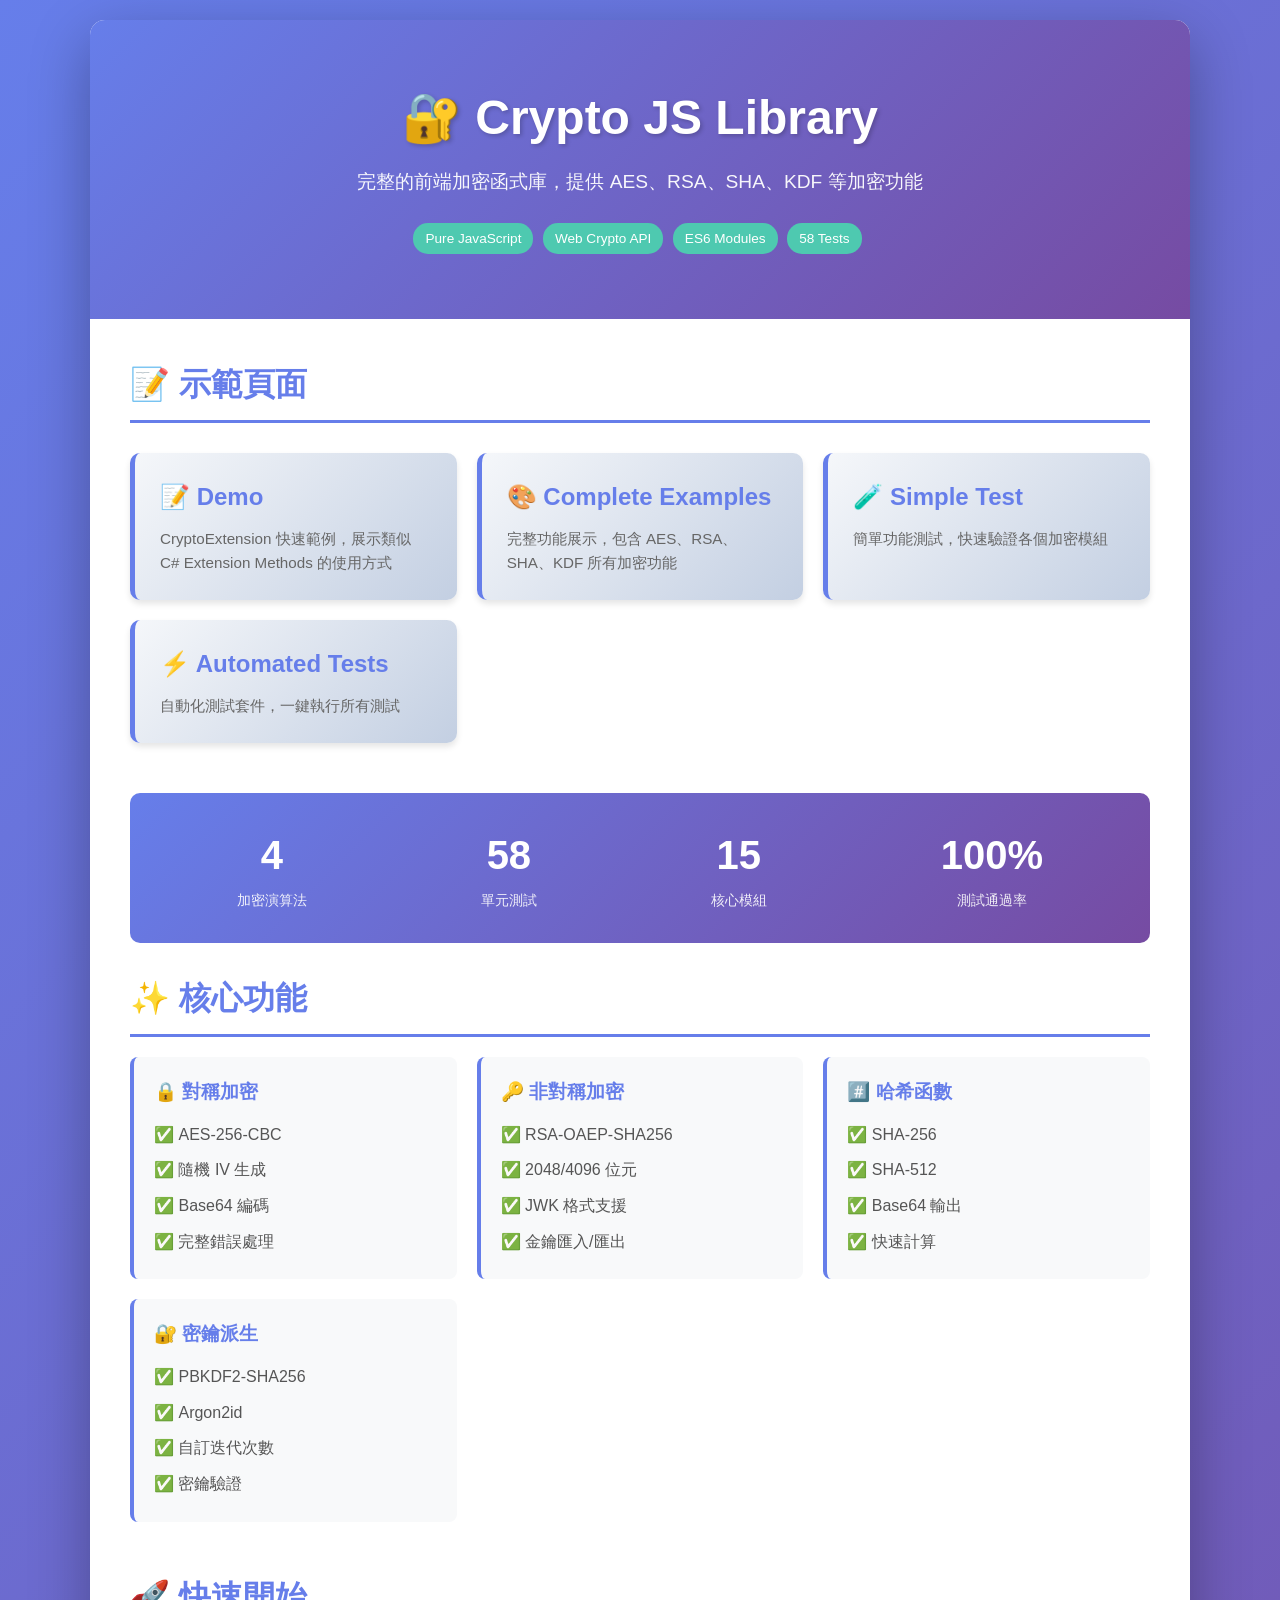
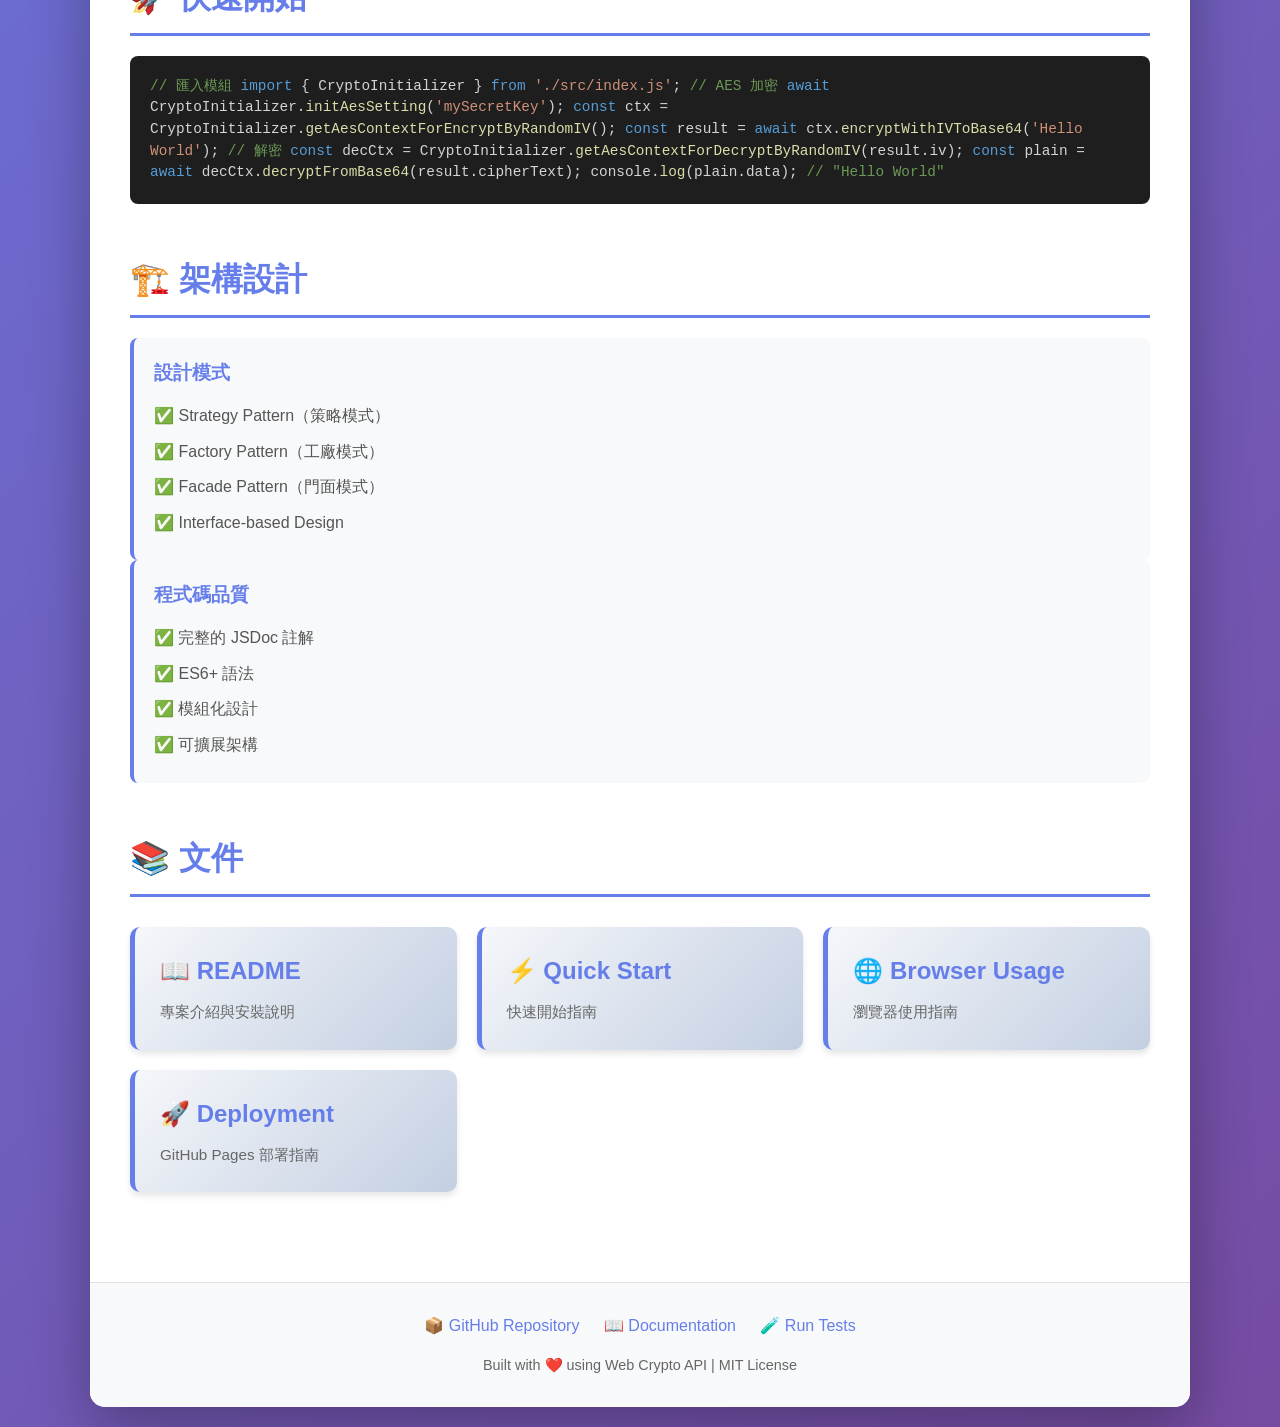
==== crypto-js-lib/index.html @ 5505f153 "feat: Implement encrypted resume viewing system with authentication and decryption services - Add in" ====
<!DOCTYPE html>
<html lang="zh-TW">
<head>
  <meta charset="UTF-8">
  <meta name="viewport" content="width=device-width, initial-scale=1.0">
  <meta name="description" content="完整的前端加密函式庫，提供 AES、RSA、SHA、KDF 等加密功能">
  <title>Crypto JS Library - 前端加密函式庫</title>
  <style>
    * { margin: 0; padding: 0; box-sizing: border-box; }
    
    body {
      font-family: -apple-system, BlinkMacSystemFont, 'Segoe UI', 'Helvetica Neue', Arial, sans-serif;
      line-height: 1.6;
      background: linear-gradient(135deg, #667eea 0%, #764ba2 100%);
      min-height: 100vh;
      padding: 20px;
    }
    
    .container {
      max-width: 1100px;
      margin: 0 auto;
      background: white;
      border-radius: 15px;
      box-shadow: 0 20px 60px rgba(0,0,0,0.3);
      overflow: hidden;
    }
    
    .header {
      background: linear-gradient(135deg, #667eea 0%, #764ba2 100%);
      color: white;
      padding: 60px 40px;
      text-align: center;
    }
    
    .header h1 {
      font-size: 3em;
      margin-bottom: 10px;
      text-shadow: 2px 2px 4px rgba(0,0,0,0.2);
    }
    
    .header p {
      font-size: 1.2em;
      opacity: 0.95;
    }
    
    .content {
      padding: 40px;
    }
    
    .section {
      margin-bottom: 50px;
    }
    
    .section h2 {
      color: #667eea;
      font-size: 2em;
      margin-bottom: 20px;
      border-bottom: 3px solid #667eea;
      padding-bottom: 10px;
    }
    
    .links {
      display: grid;
      grid-template-columns: repeat(auto-fit, minmax(250px, 1fr));
      gap: 20px;
      margin: 30px 0;
    }
    
    .link-card {
      background: linear-gradient(135deg, #f5f7fa 0%, #c3cfe2 100%);
      padding: 25px;
      border-radius: 10px;
      text-decoration: none;
      color: #333;
      transition: all 0.3s ease;
      border-left: 5px solid #667eea;
      box-shadow: 0 4px 6px rgba(0,0,0,0.1);
    }
    
    .link-card:hover {
      transform: translateY(-5px);
      box-shadow: 0 8px 20px rgba(102, 126, 234, 0.3);
    }
    
    .link-card h3 {
      color: #667eea;
      font-size: 1.5em;
      margin-bottom: 10px;
    }
    
    .link-card p {
      color: #666;
      font-size: 0.95em;
    }
    
    .features {
      display: grid;
      grid-template-columns: repeat(auto-fit, minmax(300px, 1fr));
      gap: 20px;
    }
    
    .feature {
      background: #f8f9fa;
      padding: 20px;
      border-radius: 8px;
      border-left: 4px solid #667eea;
    }
    
    .feature h3 {
      color: #667eea;
      margin-bottom: 10px;
    }
    
    .feature ul {
      list-style: none;
      padding-left: 0;
    }
    
    .feature li {
      padding: 5px 0;
      color: #555;
    }
    
    .feature li:before {
      content: "✅ ";
      color: #4ec9b0;
      font-weight: bold;
    }
    
    .code-example {
      background: #1e1e1e;
      color: #d4d4d4;
      padding: 20px;
      border-radius: 8px;
      overflow-x: auto;
      font-family: 'Courier New', monospace;
      font-size: 0.9em;
      line-height: 1.5;
    }
    
    .code-example .keyword { color: #569cd6; }
    .code-example .string { color: #ce9178; }
    .code-example .function { color: #dcdcaa; }
    .code-example .comment { color: #6a9955; }
    
    .stats {
      display: flex;
      justify-content: space-around;
      flex-wrap: wrap;
      margin: 30px 0;
      padding: 20px;
      background: linear-gradient(135deg, #667eea 0%, #764ba2 100%);
      border-radius: 10px;
      color: white;
    }
    
    .stat {
      text-align: center;
      padding: 10px;
    }
    
    .stat-number {
      font-size: 2.5em;
      font-weight: bold;
      display: block;
    }
    
    .stat-label {
      font-size: 0.9em;
      opacity: 0.9;
    }
    
    .footer {
      background: #f8f9fa;
      padding: 30px 40px;
      text-align: center;
      color: #666;
      border-top: 1px solid #e0e0e0;
    }
    
    .footer a {
      color: #667eea;
      text-decoration: none;
      margin: 0 10px;
      font-weight: 500;
    }
    
    .footer a:hover {
      text-decoration: underline;
    }
    
    .badge {
      display: inline-block;
      padding: 5px 12px;
      background: #4ec9b0;
      color: white;
      border-radius: 15px;
      font-size: 0.85em;
      margin: 5px 5px 5px 0;
    }
    
    @media (max-width: 768px) {
      .header h1 { font-size: 2em; }
      .header p { font-size: 1em; }
      .content { padding: 20px; }
      .links { grid-template-columns: 1fr; }
    }
  </style>
</head>
<body>
  <div class="container">
    <div class="header">
      <h1>🔐 Crypto JS Library</h1>
      <p>完整的前端加密函式庫，提供 AES、RSA、SHA、KDF 等加密功能</p>
      <div style="margin-top: 20px;">
        <span class="badge">Pure JavaScript</span>
        <span class="badge">Web Crypto API</span>
        <span class="badge">ES6 Modules</span>
        <span class="badge">58 Tests</span>
      </div>
    </div>
    
    <div class="content">
      <!-- 快速連結 -->
      <div class="section">
        <h2>📝 示範頁面</h2>
        <div class="links">
          <a href="demo.html" class="link-card">
            <h3>📝 Demo</h3>
            <p>CryptoExtension 快速範例，展示類似 C# Extension Methods 的使用方式</p>
          </a>
          
          <a href="example.html" class="link-card">
            <h3>🎨 Complete Examples</h3>
            <p>完整功能展示，包含 AES、RSA、SHA、KDF 所有加密功能</p>
          </a>
          
          <a href="test-simple.html" class="link-card">
            <h3>🧪 Simple Test</h3>
            <p>簡單功能測試，快速驗證各個加密模組</p>
          </a>
          
          <a href="test-auto.html" class="link-card">
            <h3>⚡ Automated Tests</h3>
            <p>自動化測試套件，一鍵執行所有測試</p>
          </a>
        </div>
      </div>
      
      <!-- 統計數據 -->
      <div class="stats">
        <div class="stat">
          <span class="stat-number">4</span>
          <span class="stat-label">加密演算法</span>
        </div>
        <div class="stat">
          <span class="stat-number">58</span>
          <span class="stat-label">單元測試</span>
        </div>
        <div class="stat">
          <span class="stat-number">15</span>
          <span class="stat-label">核心模組</span>
        </div>
        <div class="stat">
          <span class="stat-number">100%</span>
          <span class="stat-label">測試通過率</span>
        </div>
      </div>
      
      <!-- 特色功能 -->
      <div class="section">
        <h2>✨ 核心功能</h2>
        <div class="features">
          <div class="feature">
            <h3>🔒 對稱加密</h3>
            <ul>
              <li>AES-256-CBC</li>
              <li>隨機 IV 生成</li>
              <li>Base64 編碼</li>
              <li>完整錯誤處理</li>
            </ul>
          </div>
          
          <div class="feature">
            <h3>🔑 非對稱加密</h3>
            <ul>
              <li>RSA-OAEP-SHA256</li>
              <li>2048/4096 位元</li>
              <li>JWK 格式支援</li>
              <li>金鑰匯入/匯出</li>
            </ul>
          </div>
          
          <div class="feature">
            <h3>#️⃣ 哈希函數</h3>
            <ul>
              <li>SHA-256</li>
              <li>SHA-512</li>
              <li>Base64 輸出</li>
              <li>快速計算</li>
            </ul>
          </div>
          
          <div class="feature">
            <h3>🔐 密鑰派生</h3>
            <ul>
              <li>PBKDF2-SHA256</li>
              <li>Argon2id</li>
              <li>自訂迭代次數</li>
              <li>密鑰驗證</li>
            </ul>
          </div>
        </div>
      </div>
      
      <!-- 快速開始 -->
      <div class="section">
        <h2>🚀 快速開始</h2>
        <div class="code-example">
<span class="comment">// 匯入模組</span>
<span class="keyword">import</span> { CryptoInitializer } <span class="keyword">from</span> <span class="string">'./src/index.js'</span>;

<span class="comment">// AES 加密</span>
<span class="keyword">await</span> CryptoInitializer.<span class="function">initAesSetting</span>(<span class="string">'mySecretKey'</span>);
<span class="keyword">const</span> ctx = CryptoInitializer.<span class="function">getAesContextForEncryptByRandomIV</span>();
<span class="keyword">const</span> result = <span class="keyword">await</span> ctx.<span class="function">encryptWithIVToBase64</span>(<span class="string">'Hello World'</span>);

<span class="comment">// 解密</span>
<span class="keyword">const</span> decCtx = CryptoInitializer.<span class="function">getAesContextForDecryptByRandomIV</span>(result.iv);
<span class="keyword">const</span> plain = <span class="keyword">await</span> decCtx.<span class="function">decryptFromBase64</span>(result.cipherText);

console.<span class="function">log</span>(plain.data); <span class="comment">// "Hello World"</span>
        </div>
      </div>
      
      <!-- 架構設計 -->
      <div class="section">
        <h2>🏗️ 架構設計</h2>
        <div class="feature">
          <h3>設計模式</h3>
          <ul>
            <li>Strategy Pattern（策略模式）</li>
            <li>Factory Pattern（工廠模式）</li>
            <li>Facade Pattern（門面模式）</li>
            <li>Interface-based Design</li>
          </ul>
        </div>
        <div class="feature">
          <h3>程式碼品質</h3>
          <ul>
            <li>完整的 JSDoc 註解</li>
            <li>ES6+ 語法</li>
            <li>模組化設計</li>
            <li>可擴展架構</li>
          </ul>
        </div>
      </div>
      
      <!-- 文件連結 -->
      <div class="section">
        <h2>📚 文件</h2>
        <div class="links">
          <a href="README.md" class="link-card">
            <h3>📖 README</h3>
            <p>專案介紹與安裝說明</p>
          </a>
          
          <a href="QUICKSTART.md" class="link-card">
            <h3>⚡ Quick Start</h3>
            <p>快速開始指南</p>
          </a>
          
          <a href="BROWSER_USAGE.md" class="link-card">
            <h3>🌐 Browser Usage</h3>
            <p>瀏覽器使用指南</p>
          </a>
          
          <a href="GITHUB_PAGES_DEPLOY.md" class="link-card">
            <h3>🚀 Deployment</h3>
            <p>GitHub Pages 部署指南</p>
          </a>
        </div>
      </div>
    </div>
    
    <div class="footer">
      <p>
        <a href="https://github.com/你的用戶名/crypto-js-lib" target="_blank">📦 GitHub Repository</a>
        <a href="README.md">📖 Documentation</a>
        <a href="test-auto.html">🧪 Run Tests</a>
      </p>
      <p style="margin-top: 15px; font-size: 0.9em;">
        Built with ❤️ using Web Crypto API | MIT License
      </p>
    </div>
  </div>
  
  <script>
    // 環境檢查
    if (window.crypto && window.crypto.subtle) {
      console.log('✅ Web Crypto API 可用');
    } else {
      console.warn('⚠️ Web Crypto API 不可用');
    }
  </script>
</body>
</html>
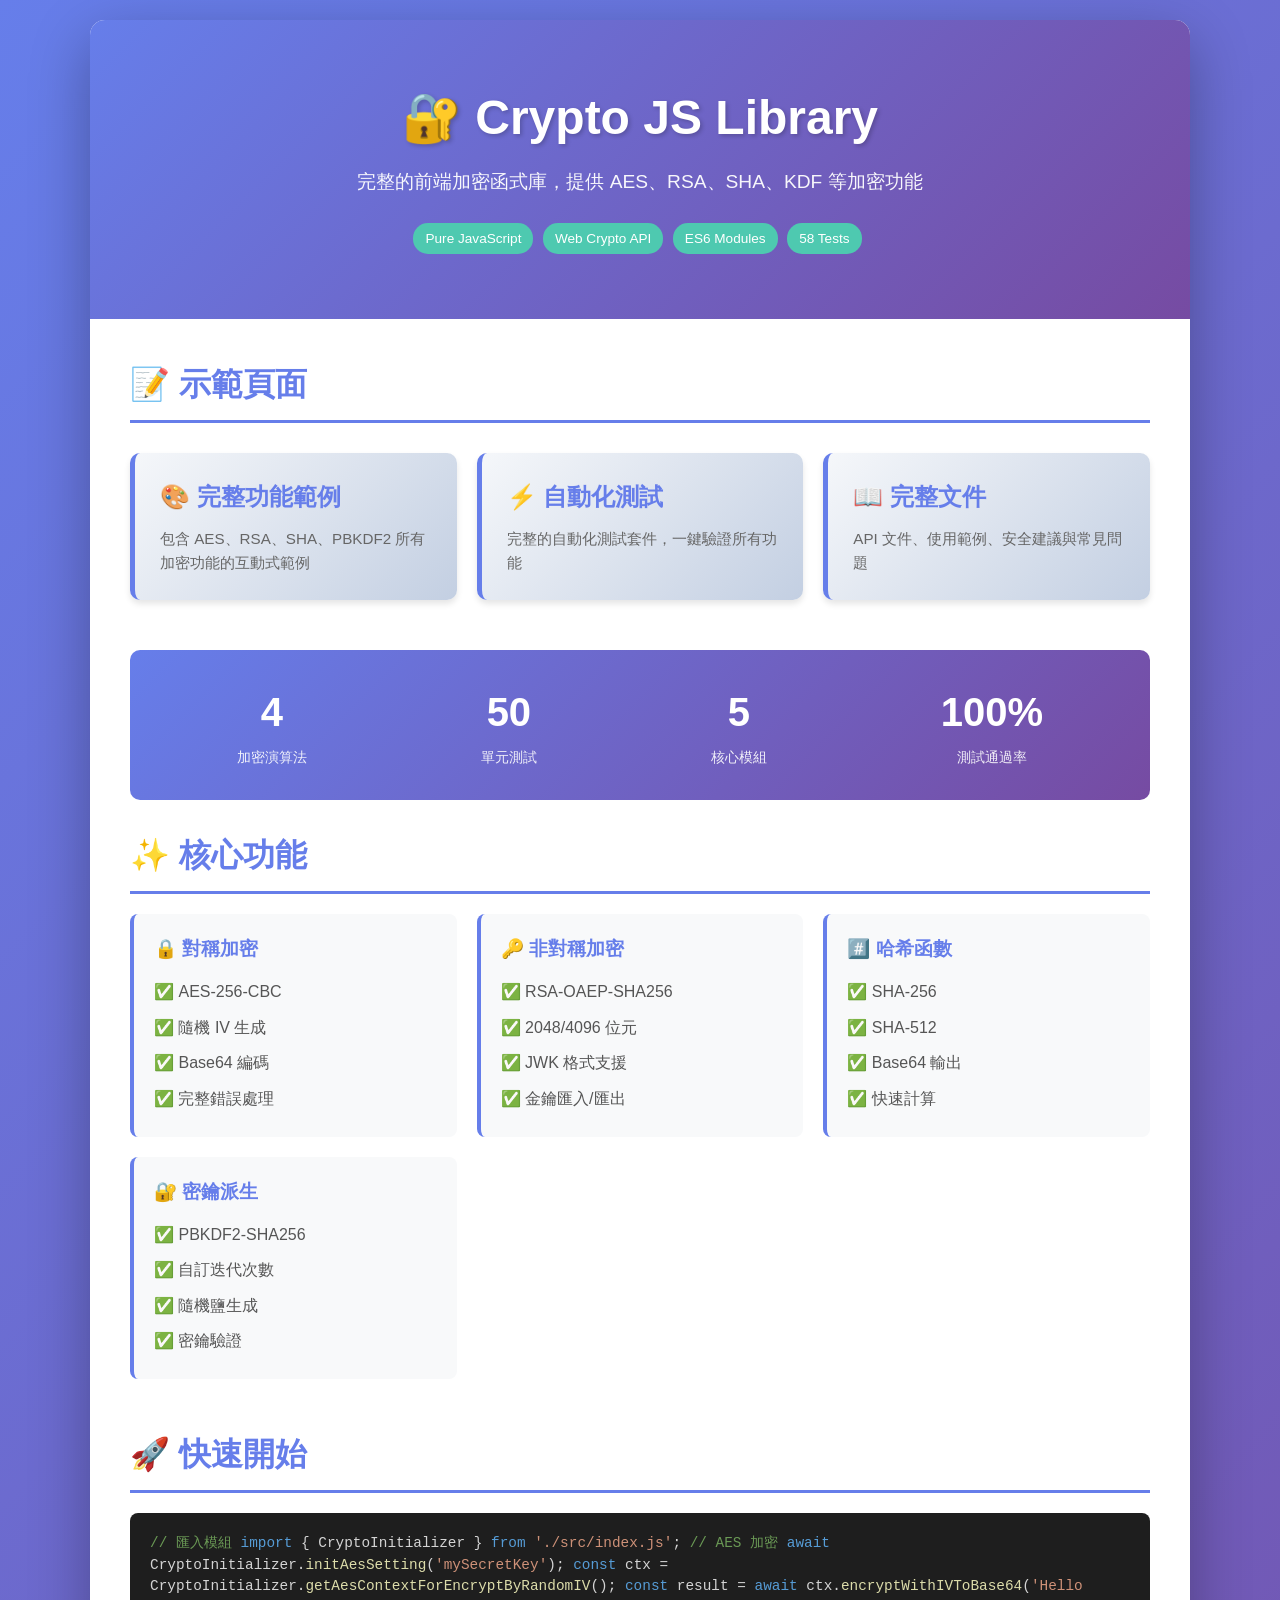
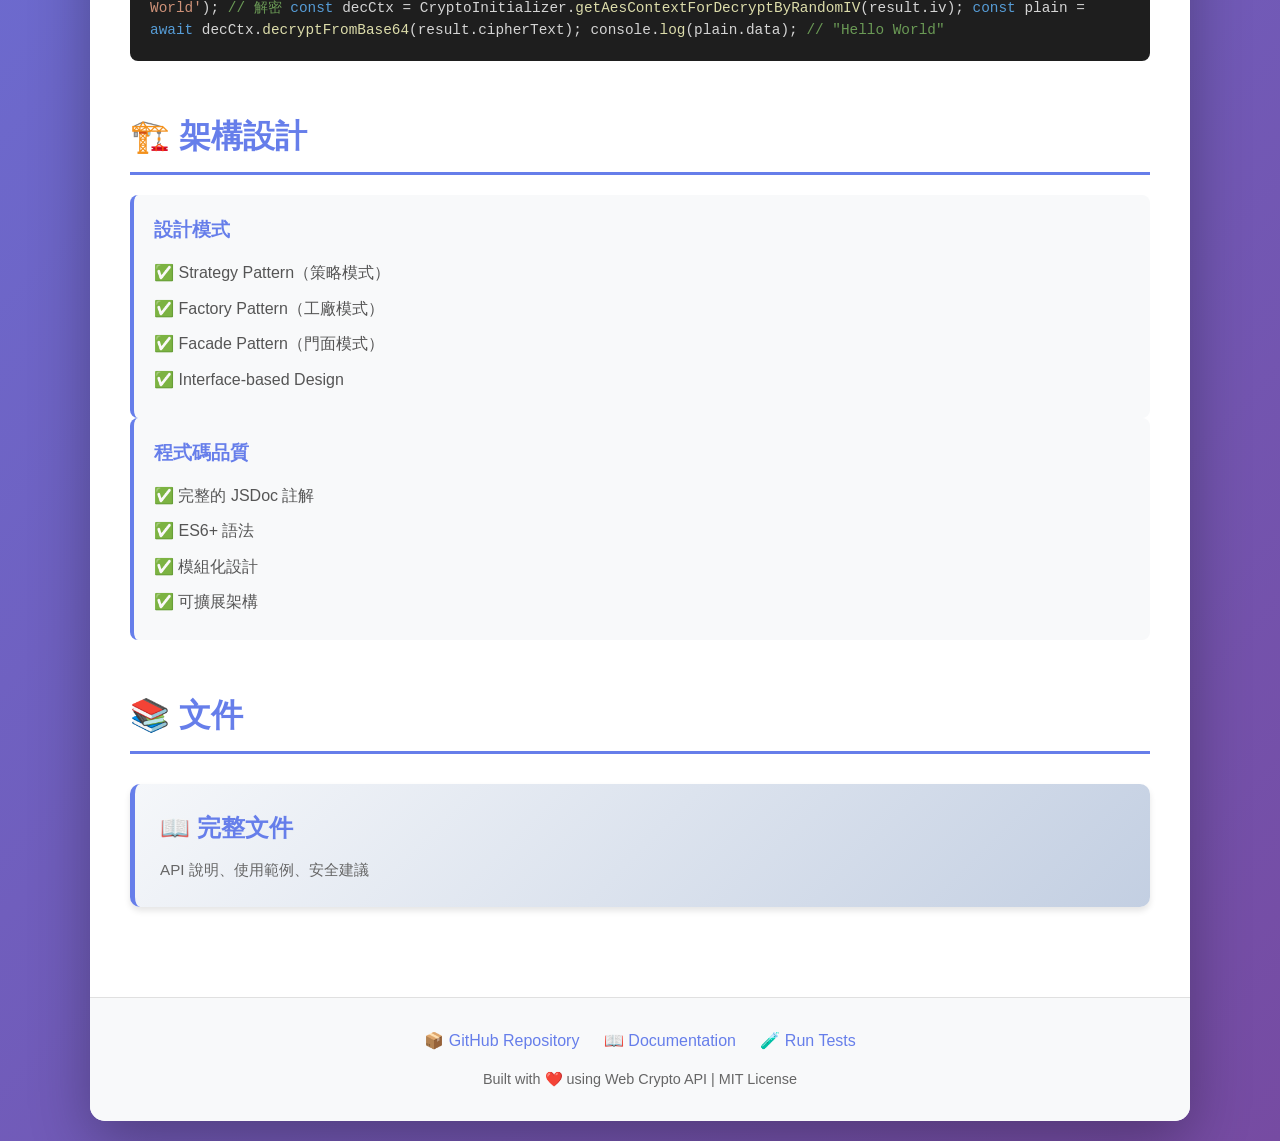
==== commit e9fcb1b3: "Refactor test-auto.html for improved result handling and remove test-simple.html - Updated test-auto" ====
--- a/crypto-js-lib/index.html
+++ b/crypto-js-lib/index.html
@@ -225,24 +225,19 @@
       <div class="section">
         <h2>📝 示範頁面</h2>
         <div class="links">
-          <a href="demo.html" class="link-card">
-            <h3>📝 Demo</h3>
-            <p>CryptoExtension 快速範例，展示類似 C# Extension Methods 的使用方式</p>
+          <a href="example.html" class="link-card">
+            <h3>🎨 完整功能範例</h3>
+            <p>包含 AES、RSA、SHA、PBKDF2 所有加密功能的互動式範例</p>
           </a>
           
-          <a href="example.html" class="link-card">
-            <h3>🎨 Complete Examples</h3>
-            <p>完整功能展示，包含 AES、RSA、SHA、KDF 所有加密功能</p>
+          <a href="test-auto.html" class="link-card">
+            <h3>⚡ 自動化測試</h3>
+            <p>完整的自動化測試套件，一鍵驗證所有功能</p>
           </a>
           
-          <a href="test-simple.html" class="link-card">
-            <h3>🧪 Simple Test</h3>
-            <p>簡單功能測試，快速驗證各個加密模組</p>
-          </a>
-          
-          <a href="test-auto.html" class="link-card">
-            <h3>⚡ Automated Tests</h3>
-            <p>自動化測試套件，一鍵執行所有測試</p>
+          <a href="README.md" class="link-card">
+            <h3>📖 完整文件</h3>
+            <p>API 文件、使用範例、安全建議與常見問題</p>
           </a>
         </div>
       </div>
@@ -254,11 +249,11 @@
           <span class="stat-label">加密演算法</span>
         </div>
         <div class="stat">
-          <span class="stat-number">58</span>
+          <span class="stat-number">50</span>
           <span class="stat-label">單元測試</span>
         </div>
         <div class="stat">
-          <span class="stat-number">15</span>
+          <span class="stat-number">5</span>
           <span class="stat-label">核心模組</span>
         </div>
         <div class="stat">
@@ -305,8 +300,8 @@
             <h3>🔐 密鑰派生</h3>
             <ul>
               <li>PBKDF2-SHA256</li>
-              <li>Argon2id</li>
               <li>自訂迭代次數</li>
+              <li>隨機鹽生成</li>
               <li>密鑰驗證</li>
             </ul>
           </div>
@@ -361,23 +356,8 @@
         <h2>📚 文件</h2>
         <div class="links">
           <a href="README.md" class="link-card">
-            <h3>📖 README</h3>
-            <p>專案介紹與安裝說明</p>
-          </a>
-          
-          <a href="QUICKSTART.md" class="link-card">
-            <h3>⚡ Quick Start</h3>
-            <p>快速開始指南</p>
-          </a>
-          
-          <a href="BROWSER_USAGE.md" class="link-card">
-            <h3>🌐 Browser Usage</h3>
-            <p>瀏覽器使用指南</p>
-          </a>
-          
-          <a href="GITHUB_PAGES_DEPLOY.md" class="link-card">
-            <h3>🚀 Deployment</h3>
-            <p>GitHub Pages 部署指南</p>
+            <h3>📖 完整文件</h3>
+            <p>API 說明、使用範例、安全建議</p>
           </a>
         </div>
       </div>
